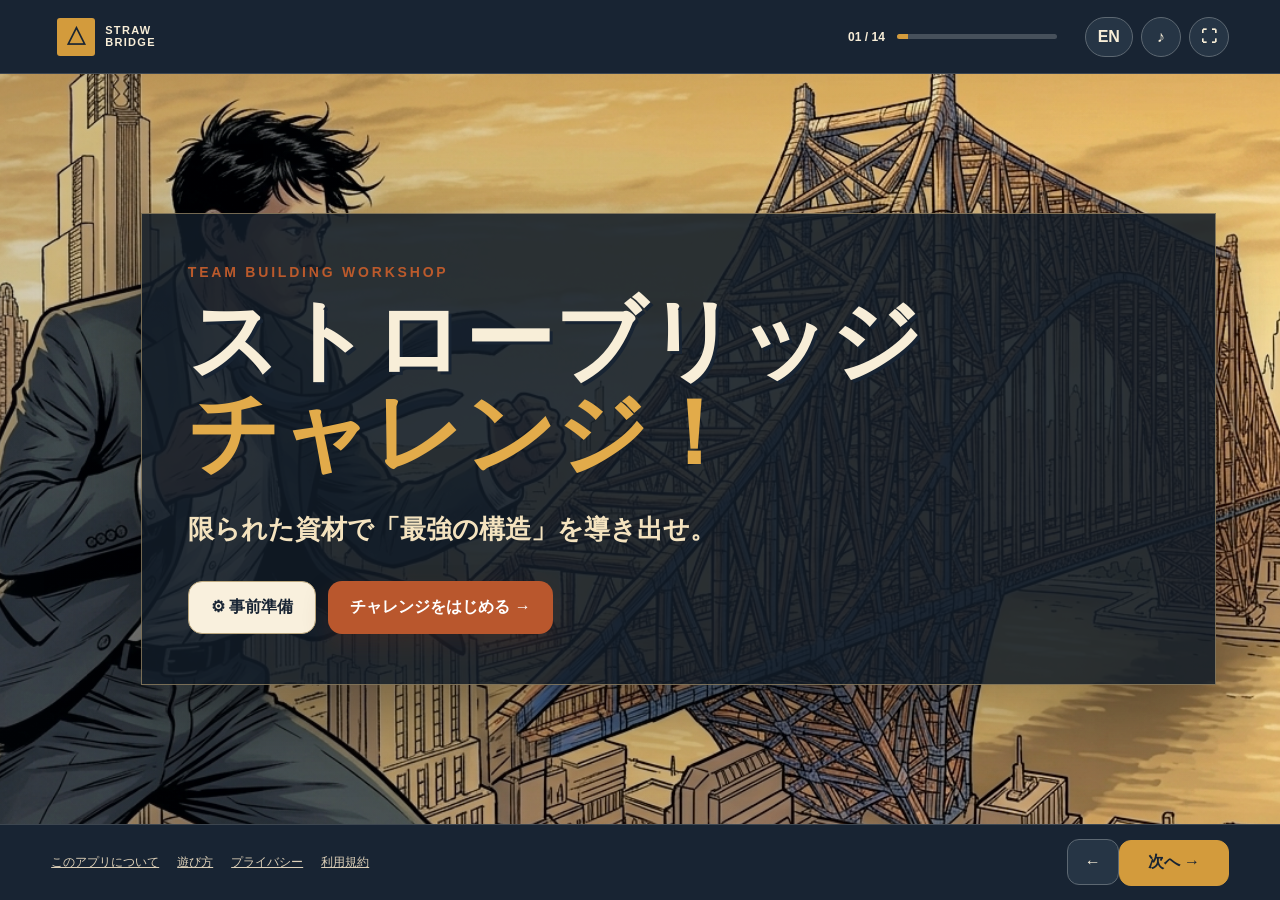
==== public/index.html @ 35978b84 "Add interactive team presentations and applause" ====
<!doctype html>
<html lang="ja">
<head>
  <meta charset="utf-8">
  <meta name="viewport" content="width=device-width,initial-scale=1,viewport-fit=cover">
  <meta name="description" content="ストローとテープで最強の橋をつくる、チームビルディング研修向け無料進行アプリ。">
  <meta name="robots" content="index,follow,max-image-preview:large">
  <title>ストローブリッジ・チャレンジ｜チームビルディング研修</title>
  <link rel="stylesheet" href="css/styles.css">
  <link rel="stylesheet" href="css/mobile-fixes.css">
  <link rel="stylesheet" href="css/straw-theme.css">
  <link rel="stylesheet" href="css/illustrations.css">
  <link rel="stylesheet" href="css/illustrations-layout.css">
  <link rel="stylesheet" href="css/timer-layout.css">
  <link rel="stylesheet" href="css/content-updates.css">
  <link rel="stylesheet" href="css/projector.css">
  <link rel="stylesheet" href="css/celebration.css">
</head>
<body>
  <header class="app-header">
    <button class="brand" id="homeBtn" type="button" aria-label="最初の画面へ"><span class="brand-mark">△</span><span>STRAW<br>BRIDGE</span></button>
    <div class="progress"><span id="progressLabel">01 / 13</span><i><b id="progressBar"></b></i></div>
    <div class="header-actions">
      <button id="langBtn" type="button">EN</button>
      <button id="soundBtn" type="button" aria-label="効果音">♪</button>
      <button id="fullscreenBtn" type="button" aria-label="全画面表示">⛶</button>
    </div>
  </header>

  <main id="deck">
    <section class="slide hero is-active" data-title="START">
      <div class="hero-copy">
        <p class="eyebrow">TEAM BUILDING WORKSHOP</p>
        <h1 data-ja="ストローブリッジ" data-en="Straw Bridge">ストローブリッジ</h1>
        <h2 data-ja="チャレンジ！" data-en="Challenge!">チャレンジ！</h2>
        <p class="hero-lead" data-ja="限られた資材で「最強の構造」を導き出せ。" data-en="Build the strongest structure with limited materials.">限られた資材で「最強の構造」を導き出せ。</p>
        <div class="hero-actions"><button class="ghost-btn" id="setupBtn" type="button">⚙ <span data-ja="事前準備" data-en="Setup">事前準備</span></button><button class="primary-btn" data-next type="button"><span data-ja="チャレンジをはじめる" data-en="Start challenge">チャレンジをはじめる</span> →</button></div>
      </div>
      <div class="hero-visual" role="img" aria-label="ストローで組み上げた大きな橋と挑戦者"></div>
    </section>

    <section class="slide" data-title="MISSION">
      <div class="split"><div><p class="eyebrow">TODAY'S MISSION</p><h2 data-ja="最も強い橋を、\nチームでつくる。" data-en="Build the strongest\nbridge together.">最も強い橋を、<br>チームでつくる。</h2><p class="lead" data-ja="ストローとテープだけで、20cmの間を自立して架ける橋を製作します。" data-en="Using only straws and tape, build a freestanding bridge across a 20 cm span.">ストローとテープだけで、20cmの間を自立して架ける橋を製作します。</p></div><div class="mission-card"><span>WIN CONDITION</span><strong data-ja="耐えた重量" data-en="Weight held">耐えた重量</strong><b>MAX</b><p data-ja="中央の容器におもりを入れ、最も重い重量に耐えたチームの勝利。" data-en="The team whose bridge holds the most weight wins.">中央の容器におもりを入れ、最も重い重量に耐えたチームの勝利。</p></div></div>
    </section>

    <section class="slide" data-title="TEAM">
      <div class="slide-heading"><div><p class="eyebrow">TEAM ASSIGNMENT</p><h2 data-ja="チームを確認しよう。" data-en="Meet your team.">チームを確認しよう。</h2><div class="team-shuffle-row"><button class="small-btn" id="shuffleBtn" type="button">↻ <span data-ja="メンバーを混ぜる" data-en="Shuffle members">メンバーを混ぜる</span></button></div></div></div>
      <div class="teams-grid" id="teamsGrid"></div>
    </section>

    <section class="slide" data-title="MATERIALS">
      <div class="slide-heading"><div><p class="eyebrow">MATERIAL CHECK</p><h2 data-ja="備品を確認しよう。" data-en="Check your materials.">備品を確認しよう。</h2></div><p data-ja="1チーム分です。すべて揃ったら次へ進みます。" data-en="Per team. Continue when every item is ready.">1チーム分です。すべて揃ったら次へ進みます。</p></div>
      <div class="materials" id="materials">
        <button type="button"><span>01</span><b data-ja="ストロー" data-en="Straws">ストロー</b><strong>30<small data-ja="本" data-en="">本</small></strong><i>✓</i></button>
        <button type="button"><span>02</span><b data-ja="セロハンテープ" data-en="Tape">セロハンテープ</b><strong>1<small data-ja="巻" data-en=" roll">巻</small></strong><i>✓</i></button>
        <button type="button"><span>03</span><b data-ja="ハサミ" data-en="Scissors">ハサミ</b><strong>2<small data-ja="丁" data-en="">丁</small></strong><i>✓</i></button>
        <button type="button"><span>04</span><b data-ja="メジャー" data-en="Measuring tape">メジャー</b><strong>1<small data-ja="個" data-en="">個</small></strong><i>✓</i></button>
        <button type="button"><span>05</span><b data-ja="S字フック・容器・おもり" data-en="Hook, container & weights">S字フック・容器・おもり</b><strong>1<small data-ja="式" data-en=" set">式</small></strong><i>✓</i></button>
      </div>
    </section>

    <section class="slide rule-slide" data-title="RULES">
      <div><p class="eyebrow">THREE RULES</p><h2 data-ja="守るのは、\n3つだけ。" data-en="Only three\nrules.">守るのは、<br><em>3つだけ。</em></h2></div>
      <ol class="rule-list"><li><span>01</span><div><b data-ja="20cmを自立して架ける" data-en="Span 20 cm unaided">20cmを自立して架ける</b><p data-ja="橋は台の上に載せるだけ。台へテープで固定しません。" data-en="The bridge rests on the supports. Do not tape it down.">橋は台の上に載せるだけ。台へテープで固定しません。</p></div></li><li><span>02</span><div><b data-ja="結合はテープだけ" data-en="Join with tape only">結合はテープだけ</b><p data-ja="ストローに切り込みを入れて噛み合わせることは禁止です。" data-en="Do not notch and interlock the straws.">ストローに切り込みを入れて噛み合わせることは禁止です。</p></div></li><li><span>03</span><div><b data-ja="中央に吊り下げ位置をつくる" data-en="Make a central loading point">中央に吊り下げ位置をつくる</b><p data-ja="S字フックを通す隙間または軸を必ず設けます。" data-en="Include a gap or axle for the S-hook at the center.">S字フックを通す隙間または軸を必ず設けます。</p></div></li></ol>
    </section>

    <section class="slide" data-title="TEAMWORK">
      <div class="slide-heading"><div><p class="eyebrow">TEAMWORK</p><h2 data-ja="強い橋は、\n強いチームから。" data-en="Strong bridges need\nstrong teams.">強い橋は、<br><em>強いチームから。</em></h2></div></div>
      <div class="principles"><article><span>01</span><h3 data-ja="役割を固定しない" data-en="Keep roles flexible">役割を固定しない</h3><p data-ja="手の空いた人が状況を見て助け合う。" data-en="Notice what is needed and help each other.">手の空いた人が状況を見て助け合う。</p></article><article><span>02</span><h3 data-ja="議論より、まず試す" data-en="Test before debating">議論より、まず試す</h3><p data-ja="小さく組んで触り、強さを確かめる。" data-en="Build a small piece and feel how it behaves.">小さく組んで触り、強さを確かめる。</p></article><article><span>03</span><h3 data-ja="立場を越えて話す" data-en="Speak as equals">立場を越えて話す</h3><p data-ja="年齢や役職にこだわらずアイデアを出す。" data-en="Share ideas beyond age and job title.">年齢や役職にこだわらずアイデアを出す。</p></article></div>
    </section>

    <section class="slide dark timer-slide" data-title="STRATEGY">
      <div><p class="eyebrow light">STRATEGY TIME</p><h2 data-ja="5分で、\n設計と役割を決める。" data-en="Plan and assign roles\nin five minutes.">5分で、<br><em>設計と役割を決める。</em></h2><ul><li data-ja="橋の形と荷重を受ける位置" data-en="Bridge shape and load path">橋の形と荷重を受ける位置</li><li data-ja="作る順番と役割分担" data-en="Build order and roles">作る順番と役割分担</li><li data-ja="最後の補強時間を確保" data-en="Reserve time for reinforcement">最後の補強時間を確保</li></ul></div><div class="timer-card" data-timer="strategy"><p>STRATEGY</p><strong class="timer-display">05:00</strong><div class="timer-track"><i></i></div><div><button data-reset-timer type="button" aria-label="タイマーをリセット">↺</button><button data-skip-timer type="button">＋30秒</button><button class="timer-toggle" type="button" data-ja="スタート" data-en="Start">スタート</button></div></div>
    </section>

    <section class="slide dark timer-slide build-timer-slide" data-title="BUILD">
      <div><p class="eyebrow light">BUILD TIME</p><h2 id="buildTitle" data-ja="製作開始。\n25分の真剣勝負。" data-en="Start building.\n25 minutes to win.">製作開始。<br><em>25分の真剣勝負。</em></h2></div><div class="build-timer-stack"><div class="timer-card accent" data-timer="build"><p>TIME REMAINING</p><strong class="timer-display">25:00</strong><div class="timer-track"><i></i></div><div><button data-reset-timer type="button" aria-label="タイマーをリセット">↺</button><button data-skip-timer type="button">＋30秒</button><button class="timer-toggle" type="button" data-ja="スタート" data-en="Start">スタート</button></div></div></div>
    </section>

    <section class="slide load-prep-slide" data-title="LOAD PREP">
      <div class="load-prep-card"><p class="eyebrow">BEFORE THE LOAD TEST</p><span class="load-prep-icon" aria-hidden="true">↓</span><h2>橋の中央に重りを入れる<br>容器を掛けてください。</h2><p>準備ができたら、橋から手を離してください。</p><strong>中央の容器以外は触れないでください</strong></div>
    </section>

    <section class="slide" data-title="MEASURE">
      <div class="slide-heading"><div><p class="eyebrow">LOAD TEST</p><h2 data-ja="強度を計測しよう。" data-en="Test every bridge.">強度を計測しよう。</h2></div><div class="measure-instructions"><p data-ja="中央の容器におもりを順に入れ、橋が耐えられた重りの数を報告してください。" data-en="Add weights to the center and report how many the bridge held.">中央の容器におもりを順に入れ、橋が耐えられた重りの数を報告してください。</p><strong>中央の容器以外は触れないでください</strong></div></div><div class="measure-grid" id="measureGrid"></div><button class="primary-btn results-btn" type="button" data-next><span data-ja="順位を見る" data-en="View results">順位を見る</span> →</button>
    </section>

    <section class="slide winner-slide" data-title="RESULTS">
      <p class="eyebrow light">RESULTS</p><h2><span id="winnerName">TEAM A</span><br><em data-ja="おめでとう！" data-en="Congratulations!">おめでとう！</em></h2><div class="podium" id="podium"></div>
    </section>

    <section class="slide" data-title="REFLECTION">
      <div class="split"><div><p class="eyebrow">REFLECTION / PDCA</p><h2 data-ja="つくった後が、\nいちばん大事。" data-en="Learning begins\nafter building.">つくった後が、<br><em>いちばん大事。</em></h2><p class="lead" data-ja="チームで振り返り、気づきを共有しましょう。" data-en="Reflect as a team and share what you learned.">チームで振り返り、気づきを共有しましょう。</p><div class="timer-card reflection-timer" data-timer="reflection"><p>REFLECTION</p><strong class="timer-display">05:00</strong><div class="timer-track"><i></i></div><div><button data-reset-timer type="button" aria-label="タイマーをリセット">↺</button><button data-skip-timer type="button">＋30秒</button><button class="timer-toggle" type="button">スタート</button></div></div></div><div class="questions"><p><span>01</span><b data-ja="短い時間で、どう意見をまとめた？" data-en="How did you make decisions quickly?">短い時間で、どう意見をまとめた？</b></p><p><span>02</span><b data-ja="途中の問題に、どう軌道修正した？" data-en="How did you respond to problems?">途中の問題に、どう軌道修正した？</b></p><p><span>03</span><b data-ja="次に試すなら、何を変える？" data-en="What would you change next time?">次に試すなら、何を変える？</b></p></div></div>
    </section>

    <section class="slide presentation-slide" data-title="PRESENTATION">
      <div class="presentation-intro"><p class="eyebrow">TEAM PRESENTATION</p><h2>各チームで<br><em>発表しよう。</em></h2><p class="lead">発表するチームを選択してください。</p><figure class="presentation-visual"><img src="images/straw_bridge_present.jpg" alt="完成したストローブリッジについてチームで発表する様子"></figure></div><div class="presentation-console"><div class="presentation-team-list" id="presentationTeamList" aria-label="発表チーム"></div><article class="presentation-members" id="presentationMembers" aria-live="polite"><p>発表チーム</p><h3 id="presentationTeamName">チームを選択</h3><ul id="presentationMemberList"></ul></article><button class="presentation-applause" id="presentationApplauseBtn" type="button"><span aria-hidden="true">👏</span> 拍手を送る</button></div><strong class="presentation-time">1チーム 1分</strong>
    </section>

    <section class="slide finish" data-title="FINISH"><div><p class="eyebrow">CHALLENGE COMPLETE</p><h2 data-ja="おつかれさまでした！" data-en="Great work!">おつかれさまでした！</h2><p data-ja="今日の気づきを、次のチーム活動へ。" data-en="Carry today's learning into your next team challenge.">今日の気づきを、次のチーム活動へ。</p><button class="ghost-btn" id="restartBtn" type="button"><span data-ja="最初に戻る" data-en="Back to start">最初に戻る</span> ↺</button></div></section>
  </main>

  <footer class="nav-bar"><nav><a href="about.html" data-ja="このアプリについて" data-en="About">このアプリについて</a><a href="how-to-play.html" data-ja="遊び方" data-en="How to use">遊び方</a><a href="privacy.html" data-ja="プライバシー" data-en="Privacy">プライバシー</a><a href="terms.html" data-ja="利用規約" data-en="Terms">利用規約</a></nav><div><button id="prevBtn" type="button">←</button><button id="nextBtn" type="button"><span data-ja="次へ" data-en="Next">次へ</span> →</button></div></footer>

  <dialog id="setupDialog"><form method="dialog"><header><div><p>BEFORE THE WORKSHOP</p><h2>事前準備</h2></div><button value="close" aria-label="事前準備を閉じる">×</button></header>
    <div class="setup-shell"><nav class="setup-nav" aria-label="事前準備メニュー"><button type="button" data-setup-tab="0" class="active"><span>01</span>ゲームの目的</button><button type="button" data-setup-tab="1"><span>02</span>ルールと進行</button><button type="button" data-setup-tab="2"><span>03</span>運営メンバー</button><button type="button" data-setup-tab="3"><span>04</span>会場の準備</button><button type="button" data-setup-tab="4"><span>05</span>配布物準備</button><button type="button" data-setup-tab="5"><span>06</span>運営からのお願い</button><button type="button" data-setup-tab="6"><span>07</span>チーム・参加者</button><button type="button" data-setup-tab="7"><span>08</span>ゲームの設定</button></nav>
      <div class="setup-content">
        <section class="setup-panel active"><p class="panel-code">01 / PURPOSE</p><h3>ゲームの目的</h3><p>限られた材料と時間の中で、チームで試行錯誤しながら、できるだけ強い自立式の橋をつくります。</p><div class="prep-cards"><article><b>協働</b><p>役割を決め、アイデアを共有しながら一つの成果をつくる。</p></article><article><b>試行錯誤</b><p>小さく試し、失敗から学び、制限時間内に改善する。</p></article><article><b>振り返り</b><p>結果だけでなく、チームの進め方と意思決定から学ぶ。</p></article></div></section>
        <section class="setup-panel"><p class="panel-code">02 / RULES &amp; FLOW</p><h3>ルール説明と進行方法</h3><div class="flow-list"><article><span>01</span><div><b>導入・チーム分け</b><p>目的を伝え、登録したチームで活動を始めます。</p></div></article><article><span>02</span><div><b>備品・ルール確認</b><p>資材を配り、3つの基本ルールを全員で確認します。</p></div></article><article><span>03</span><div><b>作戦と製作</b><p>作戦タイムの後、設定した時間で橋を製作します。</p></div></article><article><span>04</span><div><b>耐荷重テスト</b><p>中央へ少しずつ荷重をかけ、耐えた重量を記録します。</p></div></article><article><span>05</span><div><b>振り返り・共有</b><p>構造とチームワークの両面から学びを共有します。</p></div></article></div></section>
        <section class="setup-panel"><p class="panel-code">03 / STAFF</p><h3>運営メンバー</h3><div class="prep-cards"><article><b>進行役</b><p>画面を操作し、ルール説明とゲーム全体の進行を担当します。</p></article><article><b>計測担当</b><p>おもりを安全に追加し、各チームの耐荷重を記録します。</p></article><article><b>安全・撮影係</b><p>テスト中の安全を見守り、振り返り用の記録を残します。</p></article></div></section>
        <section class="setup-panel"><p class="panel-code">04 / VENUE</p><h3>会場の準備</h3><div class="check-list"><article><span>01</span><div><b>各机のチーム名表示</b><p>チームごとに独立した作業机を用意し、十分な間隔を空けます。</p></div></article><article><span>02</span><b>20cmの間隔を作れる同じ高さの台・机</b></article><article><span>03</span><b>床面保護シートと立入禁止ライン</b></article><article><span>04</span><b>撮影用カメラ</b></article><article><span>05</span><div><b>大型モニター または プロジェクター</b><p>参加者全員がこのアプリを見られる位置に設置します。</p></div></article></div></section>
        <section class="setup-panel"><p class="panel-code">05 / TEAM KITS</p><h3>各チームへの配布物準備</h3><p>チームごとに下記を用意してください。</p><div class="kit-grid"><article><span>ストロー</span><strong>30本</strong></article><article><span>セロハンテープ</span><strong>1巻</strong></article><article><span>ハサミ</span><strong>2丁</strong></article><article><span>メジャー</span><strong>1個</strong></article><article><span>S字フック・容器・おもり</span><strong>1式</strong></article></div><p>配りやすいよう、チームごとにトレーや袋へまとめてください。</p></section>
        <section class="setup-panel"><p class="panel-code">06 / A REQUEST FROM US</p><h3>運営からのお願い</h3><div class="prep-cards"><article><b>任意のご支援について</b><p>このアプリが役に立ちましたら、運営・改善へのご支援をご検討ください。利用条件ではありません。</p><a href="mailto:chueler@gmail.com?subject=ストローブリッジ支援について">SONA CRAFTへメール</a></article><article><b>活用事例をお寄せください</b><p>公開可能な実施写真や感想を、ぜひお送りください。</p><a href="mailto:chueler@gmail.com?subject=ストローブリッジ活用事例">活用事例をメールで送る</a></article></div></section>
        <section class="setup-panel"><p class="panel-code">07 / TEAMS &amp; MEMBERS</p><h3>チームと参加者の登録</h3><p>1チーム3～5名を基本としてください。参加者は1行に1名です。</p><div id="teamEditors"></div><div class="team-tools"><button class="small-btn" id="addTeamBtn" type="button">＋ チームを追加する</button><button class="small-btn" id="setupShuffleBtn" type="button">↻ 全参加者を再振り分け</button></div><p id="teamSummary" class="save-note"></p></section>
        <section class="setup-panel"><p class="panel-code">08 / GAME SETTINGS</p><h3>ゲームの設定</h3><div class="settings-grid"><label><span>作戦会議</span><input id="strategyMinutes" type="number" min="1" max="60"><small>分</small></label><label><span>製作時間</span><input id="buildMinutes" type="number" min="1" max="120"><small>分</small></label></div><div class="file-tools"><h4>ゲーム設定ファイル</h4><p>CSVにはゲーム設定、チーム名、各チームの参加者が保存されます。</p><div><button class="small-btn" id="exportSetupBtn" type="button">↓ CSVダウンロード</button><button class="small-btn" id="importSetupBtn" type="button">↑ CSVインポート</button><input id="importSetupFile" type="file" accept=".csv,text/csv" hidden></div></div></section>
        <p class="autosave-note">変更内容はこのブラウザに自動保存されます</p>
      </div></div>
    <footer><button class="small-btn" id="setupPrevBtn" type="button">← 戻る</button><span id="setupStep">01 / 08</span><button class="primary-btn" id="setupNextBtn" type="button">次へ →</button><button class="primary-btn" id="saveSetupBtn" value="close" hidden>準備完了</button></footer>
  </form></dialog>
  <div class="toast" id="toast" role="status"></div><div class="confetti" id="confetti" aria-hidden="true"></div>
  <script src="js/audio-startup-guard.js"></script>
  <script src="js/app.js"></script>
  <script src="js/audio-startup-restore.js"></script>
  <script src="js/app-enhancements.js"></script>
  <script src="js/timer-enhancements.js"></script>
  <script src="js/content-updates.js"></script>
  <script src="js/confetti-burst.js"></script>
  <script src="js/presentation.js"></script>
</body>
</html>
---- public/css/styles.css ----
:root{--ink:#17283a;--paper:#f6f2e9;--white:#fff;--orange:#ef573f;--yellow:#f6c64f;--teal:#117d78;--line:#d7d7cf;--shadow:0 22px 60px rgba(23,40,58,.14)}*{box-sizing:border-box}html,body{margin:0;min-height:100%;font-family:"Noto Sans JP",sans-serif;color:var(--ink);background:var(--paper)}body{overflow:hidden}button,input,textarea{font:inherit}button{cursor:pointer}.app-header{position:fixed;z-index:20;inset:0 0 auto;height:74px;padding:0 4vw;display:flex;align-items:center;gap:28px;background:#fff;border-bottom:1px solid #ddd}.brand{display:flex;align-items:center;gap:10px;border:0;background:none;text-align:left;font:800 11px/1.05 "DM Sans";letter-spacing:.12em;color:var(--ink)}.brand-mark{display:grid;place-items:center;width:38px;height:38px;border-radius:11px;background:var(--orange);color:#fff;font-size:22px}.progress{margin-left:auto;display:flex;align-items:center;gap:12px;font:700 12px "DM Sans"}.progress i{display:block;width:160px;height:5px;background:#e8e6df;border-radius:5px;overflow:hidden}.progress b{display:block;height:100%;width:7.7%;background:var(--orange);transition:.35s}.header-actions{display:flex;gap:8px}.header-actions button{width:40px;height:40px;border:1px solid #ccd1d2;border-radius:50%;background:#fff;color:var(--ink);font-weight:800}.header-actions button:first-child{width:48px;border-radius:20px}.slide{display:none;min-height:100vh;padding:110px 7vw 100px;align-items:center;animation:appear .35s ease}.slide.is-active{display:flex}.slide>div:first-child:not(.split):not(.slide-heading){width:100%}@keyframes appear{from{opacity:0;transform:translateY(10px)}}.eyebrow{font:700 12px "DM Sans";letter-spacing:.2em;color:var(--orange);margin:0 0 18px}.eyebrow.light{color:#ffd86b}h1,h2,h3,p{margin-top:0}h1{font-size:clamp(46px,7vw,98px);line-height:.95;margin:0;font-weight:900}h2{font-size:clamp(38px,5.6vw,76px);line-height:1.12;margin:0 0 28px;font-weight:900;white-space:normal}h2 em{color:var(--orange);font-style:normal}.lead{max-width:720px;font-size:clamp(17px,1.8vw,25px);line-height:1.85}.hero{background:linear-gradient(125deg,#f8f5ed 0 64%,#ef573f 64%);gap:4vw}.hero-copy{width:58%}.hero h2{color:var(--orange);font-size:clamp(48px,7vw,100px)}.hero-lead{font-size:clamp(17px,2vw,26px);font-weight:700}.hero-actions{display:flex;gap:12px;margin-top:34px}.primary-btn,.ghost-btn,.small-btn{border-radius:14px;padding:15px 22px;border:0;font-weight:800}.primary-btn{background:var(--orange);color:#fff;box-shadow:0 10px 24px rgba(239,87,63,.25)}.ghost-btn,.small-btn{background:#fff;border:1px solid #cdd1cf;color:var(--ink)}.bridge-art{position:relative;width:40%;height:380px}.bank{position:absolute;bottom:35px;width:22%;height:120px;background:#263b4d}.bank.left{left:0}.bank.right{right:0}.bridge-deck{position:absolute;left:8%;right:8%;bottom:145px;height:18px;background:#ffd36a;transform:rotate(-1deg)}.truss{position:absolute;bottom:158px;width:25%;height:90px;border:12px solid #fff;border-width:12px 12px 0;clip-path:polygon(50% 0,100% 100%,0 100%)}.t1{left:9%}.t2{left:29%}.t3{left:49%}.t4{left:69%}.weight{position:absolute;bottom:66px;left:calc(50% - 29px);width:58px;height:64px;background:#14283a;color:#fff;display:grid;place-items:center;font-weight:800;border-radius:4px}.weight:before{content:"";position:absolute;height:60px;width:2px;background:#14283a;bottom:62px}.split{width:100%;display:grid;grid-template-columns:1.05fr .95fr;gap:7vw;align-items:center}.mission-card{background:var(--ink);color:#fff;padding:50px;border-radius:28px;box-shadow:var(--shadow)}.mission-card span{font:700 12px "DM Sans";letter-spacing:.18em;color:#ffd36a}.mission-card strong,.mission-card b{display:block}.mission-card strong{font-size:24px;margin-top:30px}.mission-card b{font:700 clamp(70px,10vw,150px)/1 "DM Sans";color:var(--orange)}.mission-card p{font-size:18px;line-height:1.7}.slide-heading{width:100%;display:flex;justify-content:space-between;align-items:end;gap:30px;margin-bottom:34px}.slide-heading h2{margin:0}.slide-heading>p{max-width:520px;font-size:17px;line-height:1.7}.teams-grid,.measure-grid{width:100%;display:grid;grid-template-columns:repeat(auto-fit,minmax(220px,1fr));gap:18px}.team-card,.measure-card{background:#fff;border-radius:20px;padding:24px;border-top:7px solid var(--team);box-shadow:0 8px 25px rgba(23,40,58,.08)}.team-card header,.measure-card header{display:flex;justify-content:space-between;align-items:center}.team-card header b{font:800 34px "DM Sans";color:var(--team)}.team-card h3{font-size:20px}.team-card ul{padding-left:20px;line-height:1.9}.materials{width:100%;display:grid;grid-template-columns:repeat(5,1fr);gap:14px}.materials button{min-height:220px;padding:22px;border:2px solid transparent;border-radius:20px;background:#fff;color:var(--ink);display:flex;flex-direction:column;align-items:flex-start;gap:14px;text-align:left}.materials button span{font:700 12px "DM Sans";color:#999}.materials button b{font-size:18px}.materials button strong{margin-top:auto;font:800 46px "DM Sans"}.materials button small{font:700 14px "Noto Sans JP"}.materials button i{align-self:flex-end;width:34px;height:34px;border:2px solid #ccd1d2;border-radius:50%;display:grid;place-items:center;color:transparent}.materials button.checked{border-color:var(--teal);background:#eef9f5}.materials button.checked i{background:var(--teal);border-color:var(--teal);color:#fff}.rule-slide{justify-content:space-between;gap:6vw}.rule-slide>div{width:42%!important}.rule-list{width:54%;padding:0;margin:0;list-style:none}.rule-list li{display:grid;grid-template-columns:70px 1fr;gap:18px;padding:22px 0;border-bottom:1px solid var(--line)}.rule-list span{font:800 28px "DM Sans";color:var(--orange)}.rule-list b{font-size:21px}.rule-list p{margin:7px 0 0;line-height:1.7}.truss-demo{position:relative;height:330px;background:#173047;border-radius:28px;overflow:hidden}.truss-demo span{position:absolute;width:42%;height:10px;background:#ffd15c;left:8%;top:50%;transform-origin:right center}.truss-demo span:nth-child(1){transform:rotate(34deg)}.truss-demo span:nth-child(2){left:42%;transform:rotate(-34deg)}.truss-demo span:nth-child(3){left:42%;transform:rotate(34deg)}.truss-demo span:nth-child(4){left:76%;transform:rotate(-34deg)}.truss-demo span:nth-child(5){width:84%;transform:none;top:73%}.truss-demo span:nth-child(6){width:84%;transform:none;top:27%}.truss-demo b{position:absolute;left:45%;top:42%;color:#fff}.principles{width:100%;display:grid;grid-template-columns:repeat(3,1fr);gap:20px}.principles article{background:#fff;padding:32px;border-radius:22px;border-bottom:7px solid var(--orange)}.principles span{font:800 48px "DM Sans";color:#e6e2d9}.principles h3{font-size:22px}.principles p{line-height:1.7}.dark{background:var(--ink);color:#fff}.timer-slide{justify-content:space-between;gap:5vw}.timer-slide>div:first-child{width:52%!important}.timer-slide ul{font-size:18px;line-height:2}.timer-card{width:min(420px,42%);background:#fff;color:var(--ink);padding:38px;border-radius:28px;text-align:center}.timer-card.accent{background:var(--orange);color:#fff}.timer-card>p{font:700 13px "DM Sans";letter-spacing:.18em}.timer-display{display:block;font:700 clamp(72px,9vw,130px)/1 "DM Sans"}.timer-track{height:8px;background:rgba(127,127,127,.25);border-radius:8px;margin:28px 0;overflow:hidden}.timer-track i{display:block;width:100%;height:100%;background:var(--yellow)}.timer-card>div:last-child{display:flex;gap:10px}.timer-card button{flex:1;padding:14px;border:0;border-radius:12px;font-weight:800}.timer-toggle{background:var(--ink);color:#fff}.milestones p{display:flex;gap:15px;align-items:center}.milestones b{color:#ffd15c;font:800 24px "DM Sans"}.measure-card{text-align:center}.measure-card header{font-weight:800}.score-entry{display:flex;align-items:end;justify-content:center;margin-top:25px}.score-entry input{width:150px;border:0;border-bottom:3px solid var(--team);font:800 46px "DM Sans";text-align:center;color:var(--ink);outline:none}.score-entry span{font-weight:800;margin:0 0 8px 7px}.results-btn{display:block;margin:30px auto 0}.winner-slide{background:var(--orange);color:#fff;display:none;flex-direction:column;align-items:flex-start}.winner-slide.is-active{display:flex}.winner-slide h2 em{color:#ffd15c}.podium{width:100%;display:flex;gap:12px;align-items:flex-end}.podium article{flex:1;background:#fff;color:var(--ink);padding:22px;text-align:center;border-radius:18px 18px 0 0}.podium article:first-child{min-height:210px}.podium article strong{display:block;font:800 34px "DM Sans";color:var(--orange)}.questions p{display:grid;grid-template-columns:54px 1fr;gap:16px;padding:20px;background:#fff;border-radius:16px;box-shadow:0 8px 25px rgba(23,40,58,.07)}.questions span{font:800 26px "DM Sans";color:var(--orange)}.finish{justify-content:center;text-align:center;background:linear-gradient(135deg,#f7f3e8,#f7dccd)}.finish>div{width:auto!important}.nav-bar{position:fixed;z-index:20;bottom:0;left:0;right:0;height:76px;padding:0 4vw;display:flex;align-items:center;justify-content:space-between;background:#fff;border-top:1px solid #ddd}.nav-bar nav{display:flex;gap:18px}.nav-bar a{font-size:12px;color:#65717a}.nav-bar button{min-width:52px;height:46px;border:1px solid #ccd1d2;background:#fff;border-radius:12px;font-weight:800}.nav-bar #nextBtn{min-width:110px;background:var(--ink);color:#fff;border-color:var(--ink)}dialog{width:min(1000px,94vw);max-height:88vh;padding:0;border:0;border-radius:24px;box-shadow:var(--shadow)}dialog::backdrop{background:rgba(12,24,36,.72)}dialog form>header,dialog form>footer{padding:22px 28px;display:flex;align-items:center;justify-content:space-between;border-bottom:1px solid #ddd}dialog form>header p{font:700 11px "DM Sans";letter-spacing:.16em;color:var(--orange);margin:0}dialog form>header h2{font-size:30px;margin:3px 0}dialog form>header button{border:0;background:none;font-size:32px}.setup-body{padding:26px;display:grid;grid-template-columns:1.3fr .7fr;gap:34px;overflow:auto}.setup-body h3{font-size:22px}.team-editor{display:grid;grid-template-columns:170px 1fr 38px;gap:10px;margin:12px 0}.team-editor input,.team-editor textarea,.settings-grid input{width:100%;border:1px solid #ccd1d2;border-radius:10px;padding:11px}.team-editor textarea{resize:vertical}.team-editor button{border:0;background:#fee9e5;color:#b53427;border-radius:10px}.settings-grid{display:grid;gap:12px}.settings-grid label{display:grid;grid-template-columns:1fr 80px 35px;align-items:center;gap:8px}.save-note{font-size:13px;color:#69747b;margin-top:24px}.toast{position:fixed;z-index:50;left:50%;bottom:95px;transform:translate(-50%,20px);background:#111f2d;color:#fff;padding:13px 20px;border-radius:12px;opacity:0;pointer-events:none;transition:.25s}.toast.show{opacity:1;transform:translate(-50%,0)}.confetti{position:fixed;inset:0;z-index:60;pointer-events:none;overflow:hidden}.confetti i{position:absolute;top:-20px;width:11px;height:18px;animation:fall 1.7s ease-in forwards}@keyframes fall{to{transform:translate(var(--drift),105vh) rotate(760deg)}}@media(max-width:850px){body{overflow:auto}.app-header{height:62px;padding:0 14px}.progress i{display:none}.slide{min-height:100svh;padding:88px 20px 100px;align-items:flex-start}.hero{background:linear-gradient(160deg,#f8f5ed 0 72%,#ef573f 72%);flex-direction:column}.hero-copy{width:100%}.bridge-art{width:100%;height:230px}.split,.setup-body{grid-template-columns:1fr}.materials{grid-template-columns:repeat(2,1fr)}.materials button{min-height:150px}.rule-slide,.timer-slide{flex-direction:column}.rule-slide>div,.rule-list,.timer-slide>div:first-child,.timer-card{width:100%!important}.principles{grid-template-columns:1fr}.slide-heading{align-items:flex-start;flex-direction:column}.nav-bar nav{display:none}.teams-grid,.measure-grid{grid-template-columns:1fr 1fr}.team-editor{grid-template-columns:1fr 36px}.team-editor textarea{grid-column:1/-1}.header-actions button{width:36px;height:36px}.header-actions button:first-child{width:42px}h2{font-size:38px}.timer-display{font-size:72px}}@media(max-width:520px){.materials,.teams-grid,.measure-grid{grid-template-columns:1fr}.hero-actions{flex-direction:column}.podium{align-items:stretch;flex-direction:column}.podium article{width:100%;min-height:0!important;border-radius:14px}.brand span:last-child{display:none}}
---- public/css/mobile-fixes.css ----
html,
body {
  overflow-x: hidden;
}

@media (max-width: 520px) {
  .app-header {
    gap: 8px;
  }

  .hero-actions,
  .hero-actions button {
    width: 100%;
  }

  .hero-actions button {
    white-space: normal;
  }

  .bridge-art {
    max-width: 100%;
    overflow: hidden;
  }

  .header-actions #soundBtn,
  .header-actions #fullscreenBtn {
    display: none;
  }

  .progress {
    position: absolute;
    left: 50%;
    margin: 0;
    transform: translateX(-50%);
  }

  .header-actions {
    position: absolute;
    right: 14px;
    flex: 0 0 auto;
    margin: 0;
  }
}
---- public/css/straw-theme.css ----
:root{--ink:#182433;--paper:#f4ead4;--orange:#bb5a2c;--yellow:#e3ad4e;--teal:#355f67;--line:#cbb991;--shadow:0 24px 70px rgba(27,30,29,.2)}
html,body{background:#f4ead4;background-image:linear-gradient(rgba(75,55,32,.035) 1px,transparent 1px),linear-gradient(90deg,rgba(75,55,32,.035) 1px,transparent 1px);background-size:28px 28px}
.app-header,.nav-bar{background:#182433;color:#f8eed8;border-color:#3d4650}.brand{color:#f8eed8}.brand-mark{background:#d39b3c;color:#182433;border-radius:3px}.progress b{background:#d39b3c}.progress i{background:#46505b}.header-actions button,.nav-bar button{background:#263545;color:#f8eed8;border-color:#5d6872}.nav-bar a{color:#ddd0b8}.nav-bar #nextBtn{background:#d39b3c;color:#182433;border-color:#d39b3c}
.slide{background-color:rgba(244,234,212,.9)}.hero{padding:74px 0 76px;background:#182433;position:relative;overflow:hidden;gap:0}.hero-copy{position:relative;z-index:2;width:48%;margin-left:6vw;padding:50px 46px;background:rgba(18,28,39,.88);border:1px solid rgba(239,205,140,.45);box-shadow:0 28px 80px rgba(0,0,0,.38);color:#fff}.hero h1{color:#f8eed8;text-shadow:3px 3px 0 #182433}.hero h2{color:#e2ab4a}.hero-lead{color:#f4e3bf}.hero-visual{position:absolute!important;inset:0;width:100%!important;height:100%;background-image:linear-gradient(90deg,rgba(24,36,51,.2),rgba(24,36,51,0)),url('../images/straw_bridge_title.jpg');background-size:cover;background-position:center;filter:saturate(.9) contrast(1.04)}
.primary-btn{background:#b9572d;box-shadow:0 10px 25px rgba(99,44,22,.25)}.ghost-btn,.small-btn{background:#f9f0dd;border-color:#bba77e}.mission-card,.dark,.truss-demo{background:#1d2d3d}.team-card,.measure-card,.materials button,.principles article,.questions p{border-radius:4px;border-color:#c7b88e}.rule-list li{border-color:#c9b98f}.winner-slide{background:#a94c2b}.finish{background:linear-gradient(135deg,#f1dfb7,#d09a4b)}
dialog{width:min(1120px,96vw);height:min(820px,92vh);max-height:92vh;border-radius:8px;background:#f7eedc}dialog form{height:100%;display:grid;grid-template-rows:auto 1fr auto;overflow:hidden}dialog form>header{background:#182433;color:#fff;border:0;padding:18px 26px}dialog form>header h2{color:#f4dfb5}dialog form>header button{color:#fff}.setup-shell{display:grid;grid-template-columns:245px 1fr;min-height:0}.setup-nav{padding:16px 12px;background:#243547;overflow:auto}.setup-nav button{width:100%;display:flex;align-items:center;gap:12px;padding:13px 11px;border:0;border-left:3px solid transparent;background:transparent;color:#e8ddc7;text-align:left;font-weight:700}.setup-nav button span{font:800 11px "DM Sans";color:#d5a64d}.setup-nav button.active{background:#35485b;border-left-color:#e1ab4b;color:#fff}.setup-content{padding:30px 34px;overflow:auto}.setup-panel{display:none}.setup-panel.active{display:block}.setup-panel h3{font-size:30px;margin-bottom:18px}.panel-code{font:800 11px "DM Sans";letter-spacing:.16em;color:#a34e2c}.prep-cards{display:grid;grid-template-columns:repeat(3,1fr);gap:13px}.prep-cards article,.flow-list article,.check-list article,.kit-grid article,.file-tools{padding:17px;background:#fffaf0;border:1px solid #d7c8a7;border-radius:4px}.prep-cards b,.flow-list b,.check-list b{font-size:17px}.prep-cards p,.flow-list p,.check-list p{margin:7px 0 0;line-height:1.65}.flow-list,.check-list{display:grid;gap:9px}.flow-list article,.check-list article{display:grid;grid-template-columns:42px 1fr;gap:12px}.flow-list article>span,.check-list article>span{font:800 18px "DM Sans";color:#b3572f}.kit-grid{display:grid;grid-template-columns:repeat(2,1fr);gap:10px;margin:18px 0}.kit-grid article{display:flex;justify-content:space-between;gap:15px}.kit-grid strong{color:#a64d2a}.team-tools,.file-tools>div{display:flex;flex-wrap:wrap;gap:10px;margin-top:14px}.file-tools{margin-top:24px}.file-tools h4{margin:0 0 5px}.autosave-note{margin:26px 0 0;color:#796e5c;font-size:12px}.team-editor{grid-template-columns:160px 1fr 38px}.settings-grid{max-width:480px}.settings-grid label{padding:12px;background:#fffaf0;border:1px solid #d7c8a7}.setup-content a{color:#9d4829;font-weight:800}dialog form>footer{border-top:1px solid #cfbf9d;background:#efe1c7}#setupStep{font:800 12px "DM Sans";letter-spacing:.12em;margin-left:auto;margin-right:14px}
@media(max-width:850px){.hero{padding-top:62px}.hero-copy{width:86%;margin:8vh auto auto;padding:30px}.hero-visual{background-position:62% center;opacity:.72}.setup-shell{grid-template-columns:1fr}.setup-nav{display:flex;padding:8px;overflow-x:auto}.setup-nav button{min-width:155px}.setup-content{padding:22px}.prep-cards{grid-template-columns:1fr}.kit-grid{grid-template-columns:1fr}}
---- public/css/illustrations.css ----
/* Page-specific illustrations */
.slide[data-title="MISSION"],
.slide[data-title="MATERIALS"],
.slide[data-title="RULES"],
.slide[data-title="TEAMWORK"],
.slide[data-title="MEASURE"],
.slide[data-title="REFLECTION"]{position:relative;isolation:isolate;overflow:hidden}

.slide[data-title="MISSION"]::before,
.slide[data-title="MATERIALS"]::before,
.slide[data-title="RULES"]::before,
.slide[data-title="TEAMWORK"]::before,
.slide[data-title="MEASURE"]::before,
.slide[data-title="REFLECTION"]::before{content:"";position:absolute;z-index:-1;background-repeat:no-repeat;background-size:cover;background-position:center;border:1px solid rgba(121,91,48,.25);box-shadow:0 22px 55px rgba(32,37,39,.16)}

.slide[data-title="MISSION"]::before{inset:96px 3vw 92px 45%;background-image:linear-gradient(90deg,rgba(244,234,212,.35),rgba(255,255,255,.04)),url('../images/straw_bridge_mission.jpg')}
.slide[data-title="MISSION"] .split{grid-template-columns:.85fr .72fr;gap:8vw}.slide[data-title="MISSION"] .mission-card{background:rgba(24,36,51,.92);backdrop-filter:blur(3px);padding:38px}

.slide[data-title="MATERIALS"]::before{top:94px;right:3vw;width:38vw;height:36vh;background-image:url('../images/straw_bridge_materialcheck.jpg');background-position:55% 38%}
.slide[data-title="MATERIALS"] .slide-heading{padding-right:39vw}.slide[data-title="MATERIALS"] .materials{align-self:flex-end}.slide[data-title="MATERIALS"] .materials button{background:rgba(255,250,240,.96);box-shadow:0 10px 30px rgba(33,35,34,.12)}

.slide[data-title="RULES"]::before{inset:100px auto 90px 2.5vw;width:46vw;background-image:linear-gradient(180deg,rgba(255,255,255,.04),rgba(244,234,212,.22)),url('../images/straw_bridge_rules.jpg');background-position:center top}
.slide[data-title="RULES"]>div{align-self:flex-start;margin-top:3vh}.slide[data-title="RULES"] .rule-list{background:rgba(249,242,225,.95);padding:18px 28px;border:1px solid #cdbb94;box-shadow:0 18px 45px rgba(33,35,34,.14)}

.slide[data-title="TEAMWORK"]::before{top:92px;right:3vw;width:48vw;height:46vh;background-image:url('../images/straw_bridge_teamwork.jpg');background-position:center 22%}
.slide[data-title="TEAMWORK"] .slide-heading{padding-right:47vw;min-height:25vh;align-items:center}.slide[data-title="TEAMWORK"] .principles{align-self:flex-end}.slide[data-title="TEAMWORK"] .principles article{background:rgba(255,250,240,.97);box-shadow:0 10px 30px rgba(33,35,34,.1)}

.slide[data-title="MEASURE"]::before{top:92px;right:3vw;width:42vw;height:42vh;background-image:url('../images/straw_bridge_loadtest.jpg');background-position:center 44%}
.slide[data-title="MEASURE"] .slide-heading{padding-right:43vw;min-height:25vh}.slide[data-title="MEASURE"] .measure-card{background:rgba(255,250,240,.97)}

.slide[data-title="REFLECTION"]::before{inset:96px 3vw 92px 45%;background-image:linear-gradient(90deg,rgba(244,234,212,.2),rgba(255,255,255,.03)),url('../images/straw_bridge_pdca.jpg');background-position:center}
.slide[data-title="REFLECTION"] .split{grid-template-columns:.82fr .7fr;gap:10vw}.slide[data-title="REFLECTION"] .questions p{background:rgba(255,250,240,.94);backdrop-filter:blur(3px)}

@media(max-width:1000px){
  .slide[data-title="MATERIALS"]::before,.slide[data-title="TEAMWORK"]::before,.slide[data-title="MEASURE"]::before{opacity:.72}
  .slide[data-title="MATERIALS"] .slide-heading,.slide[data-title="TEAMWORK"] .slide-heading,.slide[data-title="MEASURE"] .slide-heading{padding-right:35vw}
}

@media(max-width:850px){
  .slide[data-title="MISSION"]::before,.slide[data-title="MATERIALS"]::before,.slide[data-title="RULES"]::before,.slide[data-title="TEAMWORK"]::before,.slide[data-title="MEASURE"]::before,.slide[data-title="REFLECTION"]::before{position:relative;display:block;inset:auto;width:100%;height:31vh;min-height:210px;margin:0 0 24px;order:-1;background-position:center;border-radius:4px;box-shadow:0 12px 32px rgba(33,35,34,.14)}
  .slide[data-title="MISSION"],.slide[data-title="MATERIALS"],.slide[data-title="RULES"],.slide[data-title="TEAMWORK"],.slide[data-title="MEASURE"],.slide[data-title="REFLECTION"]{display:none}
  .slide[data-title="MISSION"].is-active,.slide[data-title="MATERIALS"].is-active,.slide[data-title="RULES"].is-active,.slide[data-title="TEAMWORK"].is-active,.slide[data-title="MEASURE"].is-active,.slide[data-title="REFLECTION"].is-active{display:flex;flex-direction:column}
  .slide[data-title="MISSION"] .split,.slide[data-title="REFLECTION"] .split{grid-template-columns:1fr;gap:22px}
  .slide[data-title="MATERIALS"] .slide-heading,.slide[data-title="TEAMWORK"] .slide-heading,.slide[data-title="MEASURE"] .slide-heading{padding-right:0;min-height:0}
  .slide[data-title="RULES"]>div{margin-top:0}.slide[data-title="RULES"] .rule-list{padding:8px 18px}
}
---- public/css/illustrations-layout.css ----
/* Cohesive desktop layouts for slides with illustrations */
@media(min-width:851px){
  .slide[data-title="MISSION"],.slide[data-title="MATERIALS"],.slide[data-title="RULES"],.slide[data-title="TEAMWORK"],.slide[data-title="MEASURE"],.slide[data-title="REFLECTION"]{width:100%;max-width:2200px;margin:0 auto;padding:96px clamp(42px,5vw,110px) 88px;column-gap:clamp(28px,3vw,64px);row-gap:clamp(18px,2.2vh,30px);align-items:stretch}
  .slide[data-title="MISSION"].is-active,.slide[data-title="MATERIALS"].is-active,.slide[data-title="RULES"].is-active,.slide[data-title="TEAMWORK"].is-active,.slide[data-title="MEASURE"].is-active,.slide[data-title="REFLECTION"].is-active{display:grid}
  .slide[data-title="MISSION"]::before,.slide[data-title="MATERIALS"]::before,.slide[data-title="RULES"]::before,.slide[data-title="TEAMWORK"]::before,.slide[data-title="MEASURE"]::before,.slide[data-title="REFLECTION"]::before{position:static;inset:auto;width:auto;height:auto;min-height:0;align-self:stretch;border-radius:3px;background-size:cover;opacity:1}

  .slide[data-title="MISSION"]{grid-template-columns:minmax(420px,.82fr) minmax(580px,1.18fr);grid-template-rows:1fr;grid-template-areas:"mission-copy mission-art"}
  .slide[data-title="MISSION"]::before{grid-area:mission-art;background-position:center}.slide[data-title="MISSION"] .split{display:contents}.slide[data-title="MISSION"] .split>div:first-child{grid-area:mission-copy;align-self:center}.slide[data-title="MISSION"] .mission-card{grid-area:mission-art;z-index:1;width:min(72%,620px);align-self:end;justify-self:end;margin:0 24px 24px;padding:30px 34px}.slide[data-title="MISSION"] .mission-card b{font-size:clamp(64px,7vw,118px)}

  .slide[data-title="MATERIALS"]{grid-template-columns:minmax(440px,.82fr) minmax(600px,1.18fr);grid-template-rows:minmax(300px,1fr) auto;grid-template-areas:"materials-title materials-art" "materials-cards materials-cards"}
  .slide[data-title="MATERIALS"]::before{grid-area:materials-art;background-position:center 43%}.slide[data-title="MATERIALS"] .slide-heading{grid-area:materials-title;display:block;align-self:center;margin:0;padding:0;max-width:720px}.slide[data-title="MATERIALS"] .slide-heading h2{font-size:clamp(42px,4.2vw,76px);white-space:nowrap;margin-bottom:22px}.slide[data-title="MATERIALS"] .slide-heading>p{max-width:640px;font-size:18px}.slide[data-title="MATERIALS"] .materials{grid-area:materials-cards;align-self:stretch;grid-template-columns:repeat(5,minmax(190px,1fr));gap:clamp(12px,1.2vw,22px)}.slide[data-title="MATERIALS"] .materials button{min-height:178px;padding:18px 20px}.slide[data-title="MATERIALS"] .materials button strong{font-size:40px}

  .slide[data-title="RULES"]{grid-template-columns:minmax(540px,1fr) minmax(560px,.94fr);grid-template-rows:1fr;grid-template-areas:"rules-art rules-list"}
  .slide[data-title="RULES"]::before{grid-area:rules-art;background-position:center top}.slide[data-title="RULES"]>div{grid-area:rules-art;z-index:1;align-self:start;width:auto!important;margin:38px 0 0 40px;max-width:420px}.slide[data-title="RULES"] .rule-list{grid-area:rules-list;width:100%;align-self:center;padding:14px 30px}.slide[data-title="RULES"] .rule-list li{grid-template-columns:62px 1fr;padding:20px 0}

  .slide[data-title="TEAMWORK"]{grid-template-columns:minmax(430px,.78fr) minmax(620px,1.22fr);grid-template-rows:minmax(300px,1fr) auto;grid-template-areas:"teamwork-title teamwork-art" "teamwork-cards teamwork-cards"}
  .slide[data-title="TEAMWORK"]::before{grid-area:teamwork-art;background-position:center 24%}.slide[data-title="TEAMWORK"] .slide-heading{grid-area:teamwork-title;align-self:center;display:block;min-height:0;margin:0;padding:0}.slide[data-title="TEAMWORK"] .principles{grid-area:teamwork-cards;align-self:stretch;gap:clamp(14px,1.5vw,26px)}.slide[data-title="TEAMWORK"] .principles article{padding:24px 28px}

  .slide[data-title="MEASURE"]{grid-template-columns:minmax(460px,.82fr) minmax(600px,1.18fr);grid-template-rows:minmax(300px,1fr) auto auto;grid-template-areas:"measure-title measure-art" "measure-cards measure-cards" "measure-button measure-button"}
  .slide[data-title="MEASURE"]::before{grid-area:measure-art;background-position:center 43%}.slide[data-title="MEASURE"] .slide-heading{grid-area:measure-title;align-self:center;display:block;min-height:0;margin:0;padding:0}.slide[data-title="MEASURE"] .measure-grid{grid-area:measure-cards;grid-template-columns:repeat(auto-fit,minmax(260px,1fr));gap:18px}.slide[data-title="MEASURE"] .results-btn{grid-area:measure-button;margin:0 auto}

  .slide[data-title="REFLECTION"]{grid-template-columns:minmax(440px,.82fr) minmax(620px,1.18fr);grid-template-rows:1fr;grid-template-areas:"reflection-copy reflection-art"}
  .slide[data-title="REFLECTION"]::before{grid-area:reflection-art;background-position:center}.slide[data-title="REFLECTION"] .split{display:contents}.slide[data-title="REFLECTION"] .split>div:first-child{grid-area:reflection-copy;align-self:center}.slide[data-title="REFLECTION"] .questions{grid-area:reflection-art;z-index:1;width:min(66%,620px);align-self:end;justify-self:end;margin:0 22px 20px}.slide[data-title="REFLECTION"] .questions p{padding:16px 18px;margin:10px 0}
}

@media(min-width:851px) and (max-width:1250px){
  .slide[data-title="MISSION"],.slide[data-title="MATERIALS"],.slide[data-title="TEAMWORK"],.slide[data-title="MEASURE"],.slide[data-title="REFLECTION"]{grid-template-columns:minmax(340px,.9fr) minmax(430px,1.1fr)}
  .slide[data-title="MATERIALS"] .slide-heading h2{white-space:normal}
  .slide[data-title="MATERIALS"] .materials{grid-template-columns:repeat(5,minmax(130px,1fr))}.slide[data-title="MATERIALS"] .materials button{padding:15px;min-height:165px}.slide[data-title="MATERIALS"] .materials button b{font-size:15px}
  .slide[data-title="RULES"]{grid-template-columns:1fr 1fr}
}

@media(max-width:850px){
  .slide[data-title="MATERIALS"] .slide-heading h2{font-size:clamp(36px,11vw,50px);line-height:1.12}.slide[data-title="MATERIALS"] .materials button{min-height:140px}
}
---- public/css/timer-layout.css ----
.timer-slide{gap:clamp(36px,5vw,92px)}.timer-card{width:min(560px,48%);padding:38px 42px}.timer-display{font-size:clamp(70px,8.4vw,126px);letter-spacing:-.055em;white-space:nowrap}.timer-card>div:last-child{gap:10px}.timer-card button{min-width:0}.timer-card [data-reset-timer]{flex:.65}.timer-card [data-skip-timer]{flex:1.1;background:#eef0f2;color:#17283a}.timer-card .timer-toggle{flex:1.35}
.build-timer-stack{width:min(620px,51%);display:flex;flex-direction:column;gap:16px}.build-timer-stack .timer-card{width:100%}.timer-guidance{min-height:112px;padding:20px 24px;border:1px solid rgba(255,255,255,.22);background:rgba(255,255,255,.09);display:flex;flex-direction:column;justify-content:center;gap:7px}.timer-guidance span{font:700 11px "DM Sans";letter-spacing:.16em;color:#ffd36a}.timer-guidance strong{font-size:clamp(16px,1.35vw,22px);line-height:1.55}.timer-guidance[data-level="notice"]{border-left:6px solid #f6c64f}.timer-guidance[data-level="important"]{border-left:6px solid #ef8f3c}.timer-guidance[data-level="urgent"]{border-left:6px solid #ef573f;background:rgba(239,87,63,.15)}
@media(max-width:1100px) and (min-width:851px){.timer-card{width:min(520px,52%);padding:32px}.build-timer-stack{width:min(560px,54%)}.timer-display{font-size:clamp(66px,8vw,98px)}}
@media(max-width:850px){.timer-card,.build-timer-stack{width:100%}.timer-card{padding:28px 22px}.timer-display{font-size:clamp(62px,20vw,92px)}.timer-card>div:last-child{flex-wrap:wrap}.timer-card [data-reset-timer]{flex:.6}.timer-card [data-skip-timer]{flex:1}.timer-card .timer-toggle{flex:1.2}.timer-guidance{min-height:100px}}
---- public/css/content-updates.css ----
.team-shuffle-row{width:100%;display:flex;justify-content:center;margin-top:24px}.team-shuffle-row .small-btn{min-width:220px}html,body,button,input,textarea{font-family:"Yu Gothic UI","Yu Gothic","Hiragino Kaku Gothic ProN","Meiryo",sans-serif}.eyebrow,.progress,.brand,.timer-display,.team-card header b,.measure-card header b{font-family:"Segoe UI","Arial",sans-serif}
.load-prep-slide{justify-content:center;text-align:center;background:radial-gradient(circle at 50% 44%,#fffaf0 0,#f4ead4 64%)}.load-prep-card{width:min(980px,90vw)!important;padding:clamp(32px,5vw,70px);border:1px solid #cdbb94;background:rgba(255,250,240,.94);box-shadow:0 22px 60px rgba(31,38,42,.14)}.load-prep-card .eyebrow{margin-bottom:10px}.load-prep-icon{display:grid;place-items:center;width:64px;height:64px;margin:0 auto 18px;border-radius:50%;background:#182433;color:#f6c64f;font-size:34px;font-weight:900}.load-prep-card h2{font-size:clamp(38px,5vw,72px);margin-bottom:18px}.load-prep-card>p:not(.eyebrow){font-size:clamp(17px,1.6vw,23px)}.load-prep-card>strong,.measure-instructions strong{display:inline-block;padding:10px 16px;background:#a9442b;color:#fff;font-size:clamp(15px,1.25vw,19px)}
.measure-instructions{max-width:600px}.measure-instructions p{font-size:17px;line-height:1.7;margin-bottom:12px}.slide[data-title="MEASURE"] .slide-heading>p{max-width:none}
#buildTitle[data-level="notice"] em{color:#f6c64f}#buildTitle[data-level="important"] em{color:#ef8f3c}#buildTitle[data-level="urgent"] em{color:#ff7057}
@media(max-width:850px){.team-shuffle-row{margin-top:16px}.load-prep-card{padding:28px 20px}.load-prep-card h2 br{display:none}.measure-instructions{max-width:none}}
---- public/css/projector.css ----
/* Projector-first readability */
@media(min-width:851px){
  .slide{padding-left:clamp(46px,5vw,110px);padding-right:clamp(46px,5vw,110px)}
  .eyebrow{font-size:14px}.lead{font-size:clamp(21px,1.7vw,30px)}

  .slide[data-title="TEAM"]{align-content:center}.slide[data-title="TEAM"] .slide-heading{margin-bottom:26px}.slide[data-title="TEAM"] .slide-heading h2{font-size:clamp(48px,4.4vw,78px)}
  .team-shuffle-row{justify-content:flex-start;margin-top:18px}.team-shuffle-row .small-btn{min-width:260px;padding:16px 26px;font-size:18px}
  .teams-grid{grid-template-columns:repeat(auto-fit,minmax(280px,1fr));gap:22px}.team-card{padding:26px 28px}.team-card header b{font-size:42px}.team-card header span{font-size:15px;font-weight:800}.team-card h3{font-size:28px;margin:18px 0 10px}.team-card ul{font-size:21px;line-height:1.75;margin-bottom:0}

  .slide[data-title="MATERIALS"]{grid-template-columns:minmax(480px,.86fr) minmax(600px,1.14fr)}.slide[data-title="MATERIALS"] .materials{grid-template-columns:repeat(5,minmax(205px,1fr))}.slide[data-title="MATERIALS"] .materials button{min-height:210px;padding:22px 24px}.slide[data-title="MATERIALS"] .materials button span{font-size:14px}.slide[data-title="MATERIALS"] .materials button b{font-size:22px;line-height:1.4}.slide[data-title="MATERIALS"] .materials button strong{font-size:52px}.slide[data-title="MATERIALS"] .materials button small{font-size:17px}

  .slide[data-title="RULES"]{grid-template-columns:minmax(380px,.65fr) minmax(700px,1.35fr);grid-template-rows:auto 1fr;grid-template-areas:"rules-title rules-list" "rules-art rules-list";column-gap:clamp(34px,4vw,74px)}
  .slide[data-title="RULES"]>div{grid-area:rules-title;align-self:start;margin:0;width:100%!important;max-width:none}.slide[data-title="RULES"]::before{grid-area:rules-art;width:82%;justify-self:center;background-size:contain;background-repeat:no-repeat;background-position:center top;border:0;box-shadow:none}.slide[data-title="RULES"] .rule-list{font-size:20px;padding:18px 34px}.slide[data-title="RULES"] .rule-list li{grid-template-columns:72px 1fr;gap:20px;padding:25px 0}.slide[data-title="RULES"] .rule-list span{font-size:34px}.slide[data-title="RULES"] .rule-list b{font-size:26px}.slide[data-title="RULES"] .rule-list p{font-size:19px;line-height:1.65;margin-top:9px}

  .mission-card strong{font-size:28px}.mission-card p{font-size:21px}.principles article{padding:28px 32px}.principles span{font-size:54px}.principles h3{font-size:28px}.principles p{font-size:20px;line-height:1.7}.timer-slide ul{font-size:22px;line-height:2.05}
  .measure-card{padding:26px}.measure-card header{font-size:21px}.score-entry input{font-size:54px}.score-entry span{font-size:21px}.measure-instructions p{font-size:21px}.measure-instructions strong{font-size:19px}
  .questions p{grid-template-columns:64px 1fr;padding:24px}.questions span{font-size:32px}.questions b{font-size:21px;line-height:1.55}.podium article span{font-size:15px}.podium article h3{font-size:25px}.podium article strong{font-size:40px}
}

@media(min-width:851px) and (max-width:1300px){
  .teams-grid{grid-template-columns:repeat(2,1fr)}.team-card ul{font-size:18px}
  .slide[data-title="MATERIALS"] .materials{grid-template-columns:repeat(5,minmax(140px,1fr))}.slide[data-title="MATERIALS"] .materials button{padding:17px}.slide[data-title="MATERIALS"] .materials button b{font-size:18px}
  .slide[data-title="RULES"]{grid-template-columns:.72fr 1.28fr}.slide[data-title="RULES"] .rule-list b{font-size:22px}.slide[data-title="RULES"] .rule-list p{font-size:17px}
}

@media(max-width:850px){
  .team-shuffle-row{justify-content:flex-start}.team-card h3{font-size:24px}.team-card ul{font-size:18px}.materials button b{font-size:20px}.materials button strong{font-size:48px}.rule-list b{font-size:21px}.rule-list p,.principles p,.questions b{font-size:17px}
}
---- public/css/celebration.css ----
/* Rules balance */
@media(min-width:851px){
  .slide[data-title="RULES"]{grid-template-columns:minmax(500px,.9fr) minmax(620px,1.1fr);column-gap:clamp(24px,2.5vw,48px)}
  .slide[data-title="RULES"]::before{width:100%;background-size:contain;background-position:center top}
  .slide[data-title="RULES"] .rule-list{max-width:900px;justify-self:start;padding-left:28px;padding-right:28px}
}

/* Podium */
.winner-slide{align-items:center!important;text-align:center;overflow:hidden}.winner-slide>.eyebrow,.winner-slide>h2{align-self:flex-start;text-align:left}.podium{max-width:1260px;margin:10px auto 0;justify-content:center;gap:20px;perspective:900px}.podium article{position:relative;flex:0 1 360px;display:flex;flex-direction:column;justify-content:flex-start;min-height:230px!important;padding:62px 24px 28px;border:0!important;border-radius:18px 18px 4px 4px;box-shadow:0 22px 45px rgba(69,25,15,.25);overflow:visible;animation:podium-rise .7s cubic-bezier(.2,.8,.2,1) both}.podium article::before{position:absolute;top:-42px;left:50%;transform:translateX(-50%);display:grid;place-items:center;width:82px;height:82px;border-radius:50%;font:900 34px "Segoe UI",sans-serif;color:#fff;border:6px solid rgba(255,255,255,.9);box-shadow:0 8px 22px rgba(0,0,0,.22)}.podium article:nth-child(1){order:2;min-height:320px!important;background:linear-gradient(145deg,#fff8d4,#f3c850);transform:translateY(-20px);animation-delay:.12s}.podium article:nth-child(1)::before{content:"1";background:linear-gradient(145deg,#ffe889,#c99316)}.podium article:nth-child(2){order:1;min-height:255px!important;background:linear-gradient(145deg,#fff,#cfd7df);animation-delay:.24s}.podium article:nth-child(2)::before{content:"2";background:linear-gradient(145deg,#eef3f7,#8794a0)}.podium article:nth-child(3){order:3;min-height:225px!important;background:linear-gradient(145deg,#fff0e3,#c98754);animation-delay:.36s}.podium article:nth-child(3)::before{content:"3";background:linear-gradient(145deg,#dca06e,#8f512c)}.podium article>span{font-weight:900;letter-spacing:.14em}.podium article h3{font-size:clamp(26px,2.3vw,38px);margin:20px 0 12px}.podium article strong{font-size:clamp(38px,3.4vw,58px)}@keyframes podium-rise{from{opacity:0;translate:0 130px;rotate:x 12deg}to{opacity:1;translate:0 0;rotate:x 0}}

/* Smooth, delayed celebration burst */
.confetti i,.confetti .burst-ring{display:none!important}.celebration-canvas{position:fixed;inset:0;z-index:80;pointer-events:none}

/* Reflection timer and presentation */
.reflection-timer{width:min(520px,100%);margin-top:24px;padding:22px 28px;background:rgba(255,250,240,.96);border:1px solid #cdbb94}.reflection-timer .timer-display{font-size:clamp(58px,6vw,88px)}.reflection-timer .timer-track{margin:18px 0}.reflection-timer>div:last-child{display:flex}
.presentation-slide{display:none;grid-template-columns:minmax(430px,.86fr) minmax(600px,1.14fr);gap:clamp(28px,4vw,72px);align-items:center;background:linear-gradient(135deg,#f4ead4,#fff9ec)}.presentation-slide.is-active{display:grid}.presentation-intro{width:auto!important}.presentation-slide h2 em{color:#b9572d}.presentation-visual{width:min(620px,100%);height:clamp(190px,24vh,280px);margin:24px 0 0;overflow:hidden;border:8px solid rgba(255,255,255,.85);box-shadow:0 16px 38px rgba(31,38,42,.18)}.presentation-visual img{width:100%;height:100%;display:block;object-fit:cover;object-position:center}.presentation-console{display:grid;grid-template-rows:auto 1fr auto;gap:20px;min-height:min(590px,65vh)}.presentation-team-list{display:grid;grid-template-columns:repeat(2,minmax(0,1fr));gap:12px}.presentation-team-list button{min-height:66px;padding:12px 18px;border:2px solid #c9b994;background:#fffaf0;color:#182433;font:800 clamp(20px,1.65vw,28px) "Segoe UI",sans-serif;text-align:left;cursor:pointer;transition:.18s ease}.presentation-team-list button:hover,.presentation-team-list button:focus-visible{border-color:#b9572d;transform:translateY(-2px)}.presentation-team-list button.is-selected{border-color:#b9572d;background:#182433;color:#fff;box-shadow:0 9px 20px rgba(24,36,51,.2)}.presentation-members{padding:clamp(24px,3vh,38px);background:#fffaf0;border-left:9px solid #b9572d;box-shadow:0 14px 34px rgba(31,38,42,.12)}.presentation-members>p{margin:0 0 8px;color:#b9572d;font-size:17px;font-weight:900;letter-spacing:.15em}.presentation-members h3{margin:0 0 20px;font-size:clamp(34px,3vw,52px)}.presentation-members ul{display:grid;grid-template-columns:repeat(2,minmax(0,1fr));gap:12px 28px;margin:0;padding:0;list-style:none}.presentation-members li{position:relative;padding-left:24px;font-size:clamp(22px,1.8vw,30px);font-weight:750;line-height:1.45}.presentation-members li::before{content:"";position:absolute;left:0;top:.58em;width:10px;height:10px;border-radius:50%;background:#e2a336}.presentation-applause{min-height:72px;border:0;border-radius:8px;background:#b9572d;color:#fff;font:900 clamp(22px,2vw,30px) "Segoe UI",sans-serif;box-shadow:0 10px 24px rgba(185,87,45,.28);cursor:pointer}.presentation-applause:hover,.presentation-applause:focus-visible{background:#984321;transform:translateY(-2px)}.presentation-applause span{margin-right:10px;font-size:1.2em}.presentation-time{position:absolute;right:7vw;bottom:88px;padding:10px 20px;background:#182433;color:#f6c64f;font-size:19px}
@media(max-width:850px){.podium{flex-direction:column;align-items:stretch;padding-top:38px}.podium article{order:initial!important;min-height:150px!important;transform:none!important}.reflection-timer{padding:20px}.presentation-slide.is-active{display:flex;flex-direction:column}.presentation-visual{height:220px}.presentation-console{width:100%;min-height:0}.presentation-team-list{grid-template-columns:1fr}.presentation-members ul{grid-template-columns:1fr}.presentation-time{position:static;align-self:center}.slide[data-title="RULES"]::before{background-size:contain}}
@media(prefers-reduced-motion:reduce){.podium article{animation-duration:.01ms!important}}
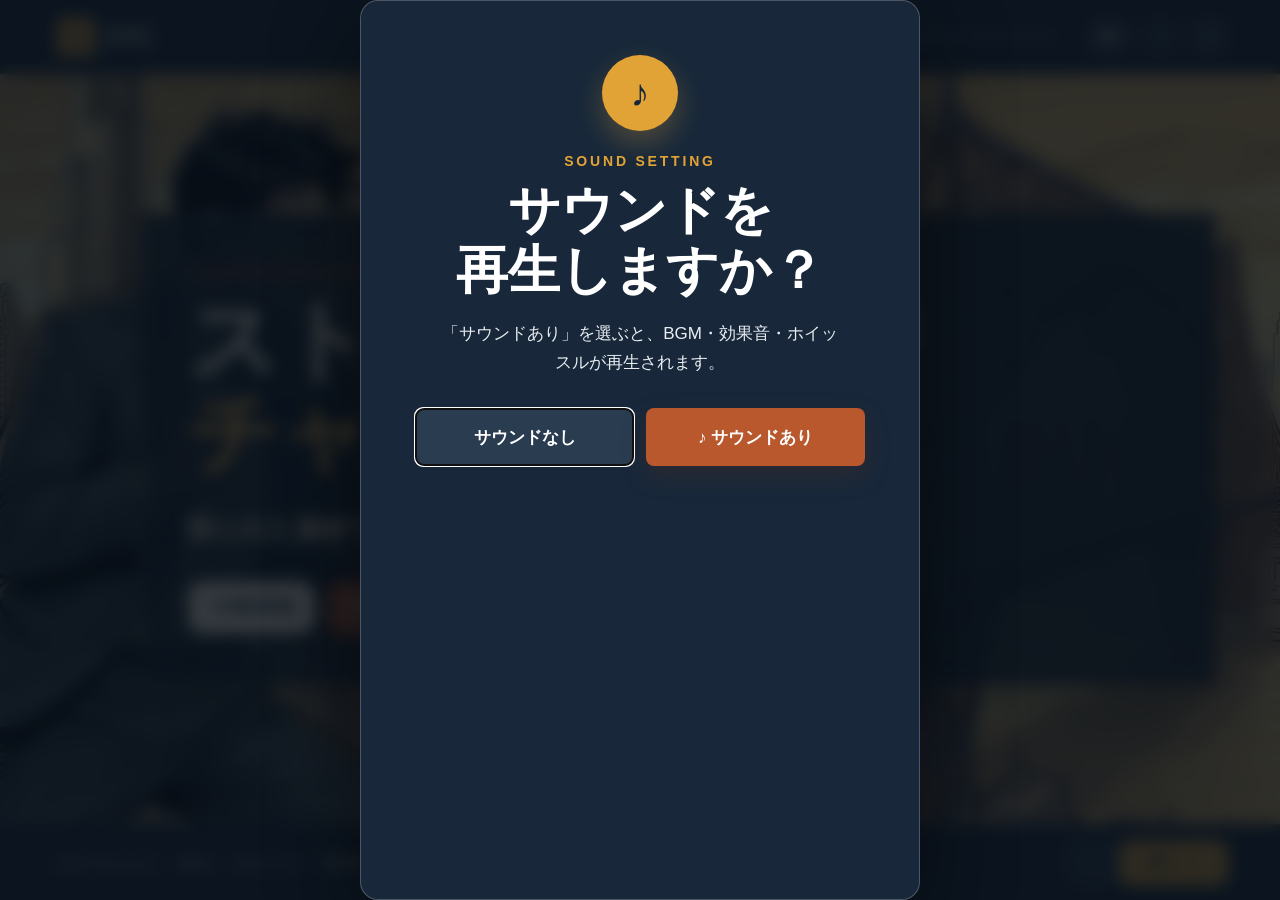
==== commit 8b9aaea7: "Add startup sound preference dialog" ====
--- a/public/index.html
+++ b/public/index.html
@@ -90,11 +90,11 @@
     </section>
 
     <section class="slide" data-title="REFLECTION">
-      <div class="split"><div><p class="eyebrow">REFLECTION / PDCA</p><h2 data-ja="つくった後が、\nいちばん大事。" data-en="Learning begins\nafter building.">つくった後が、<br><em>いちばん大事。</em></h2><p class="lead" data-ja="チームで振り返り、気づきを共有しましょう。" data-en="Reflect as a team and share what you learned.">チームで振り返り、気づきを共有しましょう。</p><div class="timer-card reflection-timer" data-timer="reflection"><p>REFLECTION</p><strong class="timer-display">05:00</strong><div class="timer-track"><i></i></div><div><button data-reset-timer type="button" aria-label="タイマーをリセット">↺</button><button data-skip-timer type="button">＋30秒</button><button class="timer-toggle" type="button">スタート</button></div></div></div><div class="questions"><p><span>01</span><b data-ja="短い時間で、どう意見をまとめた？" data-en="How did you make decisions quickly?">短い時間で、どう意見をまとめた？</b></p><p><span>02</span><b data-ja="途中の問題に、どう軌道修正した？" data-en="How did you respond to problems?">途中の問題に、どう軌道修正した？</b></p><p><span>03</span><b data-ja="次に試すなら、何を変える？" data-en="What would you change next time?">次に試すなら、何を変える？</b></p></div></div>
+      <div class="split"><div><p class="eyebrow">REFLECTION / PDCA</p><h2 data-ja="つくった後が、\nいちばん大事。" data-en="Learning begins\nafter building.">つくった後が、<br><em>いちばん大事。</em></h2><p class="lead" data-ja="チームで振り返り、気づきを共有しましょう。" data-en="Reflect as a team and share what you learned.">チームで振り返り、気づきを共有しましょう。</p><p class="reflection-prompt">発表内容と発表者をきめてください。</p><div class="timer-card reflection-timer" data-timer="reflection"><p>REFLECTION</p><strong class="timer-display">05:00</strong><div class="timer-track"><i></i></div><div><button data-reset-timer type="button" aria-label="タイマーをリセット">↺</button><button data-skip-timer type="button">＋30秒</button><button class="timer-toggle" type="button">スタート</button></div></div></div><div class="questions"><p><span>01</span><b data-ja="短い時間で、どう意見をまとめた？" data-en="How did you make decisions quickly?">短い時間で、どう意見をまとめた？</b></p><p><span>02</span><b data-ja="途中の問題に、どう軌道修正した？" data-en="How did you respond to problems?">途中の問題に、どう軌道修正した？</b></p><p><span>03</span><b data-ja="次に試すなら、何を変える？" data-en="What would you change next time?">次に試すなら、何を変える？</b></p></div></div>
     </section>
 
     <section class="slide presentation-slide" data-title="PRESENTATION">
-      <div class="presentation-intro"><p class="eyebrow">TEAM PRESENTATION</p><h2>各チームで<br><em>発表しよう。</em></h2><p class="lead">発表するチームを選択してください。</p><figure class="presentation-visual"><img src="images/straw_bridge_present.jpg" alt="完成したストローブリッジについてチームで発表する様子"></figure></div><div class="presentation-console"><div class="presentation-team-list" id="presentationTeamList" aria-label="発表チーム"></div><article class="presentation-members" id="presentationMembers" aria-live="polite"><p>発表チーム</p><h3 id="presentationTeamName">チームを選択</h3><ul id="presentationMemberList"></ul></article><button class="presentation-applause" id="presentationApplauseBtn" type="button"><span aria-hidden="true">👏</span> 拍手を送る</button></div><strong class="presentation-time">1チーム 1分</strong>
+      <div class="presentation-intro"><p class="eyebrow">TEAM PRESENTATION</p><h2>各チームで<br><em>発表しよう。</em></h2><p class="lead">発表するチームを選択してください。</p><figure class="presentation-visual"><img src="images/straw_bridge_present.jpg" alt="完成したストローブリッジについてチームで発表する様子"></figure></div><div class="presentation-console"><div class="presentation-team-list" id="presentationTeamList" aria-label="発表チーム"></div><article class="presentation-members" id="presentationMembers" aria-live="polite"><p>発表チーム</p><h3 id="presentationTeamName">チームを選択</h3><ul id="presentationMemberList"></ul></article><div class="timer-card presentation-timer" data-timer="presentation"><p>PRESENTATION</p><strong class="timer-display">01:00</strong><div class="timer-track"><i></i></div><div><button data-reset-timer type="button" aria-label="タイマーをリセット">↺</button><button data-skip-timer type="button">＋30秒</button><button class="timer-toggle" type="button">スタート</button></div></div><button class="presentation-applause" id="presentationApplauseBtn" type="button"><span aria-hidden="true">👏</span> 拍手を送る</button></div>
     </section>
 
     <section class="slide finish" data-title="FINISH"><div><p class="eyebrow">CHALLENGE COMPLETE</p><h2 data-ja="おつかれさまでした！" data-en="Great work!">おつかれさまでした！</h2><p data-ja="今日の気づきを、次のチーム活動へ。" data-en="Carry today's learning into your next team challenge.">今日の気づきを、次のチーム活動へ。</p><button class="ghost-btn" id="restartBtn" type="button"><span data-ja="最初に戻る" data-en="Back to start">最初に戻る</span> ↺</button></div></section>
@@ -112,11 +112,12 @@
         <section class="setup-panel"><p class="panel-code">05 / TEAM KITS</p><h3>各チームへの配布物準備</h3><p>チームごとに下記を用意してください。</p><div class="kit-grid"><article><span>ストロー</span><strong>30本</strong></article><article><span>セロハンテープ</span><strong>1巻</strong></article><article><span>ハサミ</span><strong>2丁</strong></article><article><span>メジャー</span><strong>1個</strong></article><article><span>S字フック・容器・おもり</span><strong>1式</strong></article></div><p>配りやすいよう、チームごとにトレーや袋へまとめてください。</p></section>
         <section class="setup-panel"><p class="panel-code">06 / A REQUEST FROM US</p><h3>運営からのお願い</h3><div class="prep-cards"><article><b>任意のご支援について</b><p>このアプリが役に立ちましたら、運営・改善へのご支援をご検討ください。利用条件ではありません。</p><a href="mailto:chueler@gmail.com?subject=ストローブリッジ支援について">SONA CRAFTへメール</a></article><article><b>活用事例をお寄せください</b><p>公開可能な実施写真や感想を、ぜひお送りください。</p><a href="mailto:chueler@gmail.com?subject=ストローブリッジ活用事例">活用事例をメールで送る</a></article></div></section>
         <section class="setup-panel"><p class="panel-code">07 / TEAMS &amp; MEMBERS</p><h3>チームと参加者の登録</h3><p>1チーム3～5名を基本としてください。参加者は1行に1名です。</p><div id="teamEditors"></div><div class="team-tools"><button class="small-btn" id="addTeamBtn" type="button">＋ チームを追加する</button><button class="small-btn" id="setupShuffleBtn" type="button">↻ 全参加者を再振り分け</button></div><p id="teamSummary" class="save-note"></p></section>
-        <section class="setup-panel"><p class="panel-code">08 / GAME SETTINGS</p><h3>ゲームの設定</h3><div class="settings-grid"><label><span>作戦会議</span><input id="strategyMinutes" type="number" min="1" max="60"><small>分</small></label><label><span>製作時間</span><input id="buildMinutes" type="number" min="1" max="120"><small>分</small></label></div><div class="file-tools"><h4>ゲーム設定ファイル</h4><p>CSVにはゲーム設定、チーム名、各チームの参加者が保存されます。</p><div><button class="small-btn" id="exportSetupBtn" type="button">↓ CSVダウンロード</button><button class="small-btn" id="importSetupBtn" type="button">↑ CSVインポート</button><input id="importSetupFile" type="file" accept=".csv,text/csv" hidden></div></div></section>
+        <section class="setup-panel"><p class="panel-code">08 / GAME SETTINGS</p><h3>ゲームの設定</h3><div class="settings-grid"><label><span>作戦会議</span><input id="strategyMinutes" type="number" min="1" max="60"><small>分</small></label><label><span>製作時間</span><input id="buildMinutes" type="number" min="1" max="120"><small>分</small></label><label><span>振り返り</span><input id="reflectionMinutes" type="number" min="1" max="60"><small>分</small></label><label><span>チーム発表</span><input id="presentationMinutes" type="number" min="1" max="30"><small>分</small></label></div><div class="settings-subsection"><h4>製作中の案内を表示する進行度</h4><p>製作開始を0%、終了時点を100%として指定します。</p><div class="settings-grid"><label><span>組み立て開始の案内</span><input id="buildNoticePercent" type="number" min="1" max="99"><small>%</small></label><label><span>トラス構造の強度</span><input id="buildImportantPercent" type="number" min="1" max="99"><small>%</small></label><label><span>補強・架橋テストの案内</span><input id="buildUrgentPercent" type="number" min="1" max="99"><small>%</small></label></div></div><div class="file-tools"><h4>ゲーム設定ファイル</h4><p>CSVにはゲーム設定、チーム名、各チームの参加者が保存されます。</p><div><button class="small-btn" id="exportSetupBtn" type="button">↓ CSVダウンロード</button><button class="small-btn" id="importSetupBtn" type="button">↑ CSVインポート</button><input id="importSetupFile" type="file" accept=".csv,text/csv" hidden></div></div></section>
         <p class="autosave-note">変更内容はこのブラウザに自動保存されます</p>
       </div></div>
     <footer><button class="small-btn" id="setupPrevBtn" type="button">← 戻る</button><span id="setupStep">01 / 08</span><button class="primary-btn" id="setupNextBtn" type="button">次へ →</button><button class="primary-btn" id="saveSetupBtn" value="close" hidden>準備完了</button></footer>
   </form></dialog>
+  <dialog class="audio-consent" id="audioConsentDialog" aria-labelledby="audioConsentTitle"><div class="audio-consent-mark" aria-hidden="true">♪</div><p class="eyebrow">SOUND SETTING</p><h2 id="audioConsentTitle">サウンドを<br>再生しますか？</h2><p>「サウンドあり」を選ぶと、BGM・効果音・ホイッスルが再生されます。</p><div><button class="ghost-btn" id="audioConsentOff" type="button">サウンドなし</button><button class="primary-btn" id="audioConsentOn" type="button">♪ サウンドあり</button></div></dialog>
   <div class="toast" id="toast" role="status"></div><div class="confetti" id="confetti" aria-hidden="true"></div>
   <script src="js/audio-startup-guard.js"></script>
   <script src="js/app.js"></script>
@@ -126,5 +127,6 @@
   <script src="js/content-updates.js"></script>
   <script src="js/confetti-burst.js"></script>
   <script src="js/presentation.js"></script>
+  <script src="js/opening-audio.js"></script>
 </body>
 </html>
--- a/public/css/content-updates.css
+++ b/public/css/content-updates.css
@@ -1,4 +1,10 @@
 .team-shuffle-row{width:100%;display:flex;justify-content:center;margin-top:24px}.team-shuffle-row .small-btn{min-width:220px}html,body,button,input,textarea{font-family:"Yu Gothic UI","Yu Gothic","Hiragino Kaku Gothic ProN","Meiryo",sans-serif}.eyebrow,.progress,.brand,.timer-display,.team-card header b,.measure-card header b{font-family:"Segoe UI","Arial",sans-serif}
+
+.team-card-editable{position:relative;cursor:pointer;transition:transform .18s ease,box-shadow .18s ease}.team-card-editable:hover,.team-card-editable:focus-visible{transform:translateY(-4px);box-shadow:0 16px 36px rgba(23,40,58,.16);outline:3px solid color-mix(in srgb,var(--team) 45%,transparent);outline-offset:3px}.team-edit-hint{position:absolute;right:18px;bottom:14px;padding:5px 9px;border-radius:5px;background:#edf0f2;color:#596773;font-size:13px;font-weight:800}.team-card-editable.is-editing{cursor:default;transform:none;padding:22px}.team-inline-editor{display:grid;gap:15px}.team-inline-editor label{display:grid;gap:7px;color:#586775;font-size:14px;font-weight:800}.team-inline-editor label span{font-size:12px;font-weight:600}.team-inline-editor input,.team-inline-editor textarea{width:100%;padding:11px 13px;border:2px solid #c9d0d4;border-radius:7px;background:#fff;color:#17283a;font-size:19px;font-weight:700;outline:none}.team-inline-editor textarea{min-height:138px;resize:vertical;font-size:17px;line-height:1.5;font-weight:600}.team-inline-editor input:focus,.team-inline-editor textarea:focus{border-color:var(--team);box-shadow:0 0 0 3px color-mix(in srgb,var(--team) 18%,transparent)}.team-inline-editor>div{display:grid;grid-template-columns:1fr 1fr;gap:10px}.team-inline-editor button{min-height:46px;border:1px solid #b9c1c6;border-radius:7px;background:#f4f2ec;color:#17283a;font-weight:800}.team-inline-editor button[type="submit"]{border-color:#17283a;background:#17283a;color:#fff}
+
+.setup-panel .settings-grid{max-width:650px;grid-template-columns:repeat(2,minmax(0,1fr))}.settings-subsection{max-width:650px;margin-top:24px;padding-top:20px;border-top:1px solid #d7c8a7}.settings-subsection h4{margin:0 0 5px;font-size:18px}.settings-subsection>p{margin:0 0 12px;color:#6e6557;font-size:13px}@media(max-width:700px){.setup-panel .settings-grid{grid-template-columns:1fr}}
+
+dialog.audio-consent{width:min(560px,calc(100vw - 40px));height:auto;max-height:none;padding:clamp(30px,5vw,54px);border:1px solid rgba(255,255,255,.22);border-radius:18px;background:#18283a;color:#fff;text-align:center;box-shadow:0 30px 90px rgba(0,0,0,.48);overflow:visible}.audio-consent::backdrop{background:rgba(9,18,28,.82);backdrop-filter:blur(8px)}.audio-consent-mark{display:grid;place-items:center;width:76px;height:76px;margin:0 auto 22px;border-radius:50%;background:#e2a336;color:#18283a;font-size:38px;font-weight:900;box-shadow:0 12px 28px rgba(226,163,54,.28)}.audio-consent .eyebrow{margin-bottom:12px;color:#e2a336}.audio-consent h2{margin-bottom:18px;color:#fff;font-size:clamp(34px,5vw,52px);line-height:1.15}.audio-consent>p:not(.eyebrow){max-width:410px;margin:0 auto 30px;color:#e8edf1;font-size:17px;line-height:1.75}.audio-consent>div:last-child{display:grid;grid-template-columns:1fr 1fr;gap:12px}.audio-consent button{min-height:58px;border-radius:8px;font-size:17px}.audio-consent .ghost-btn{background:#293c50;border-color:#5d6c7b;color:#fff}@media(max-width:520px){.audio-consent>div:last-child{grid-template-columns:1fr}.audio-consent .primary-btn{grid-row:1}}
 .load-prep-slide{justify-content:center;text-align:center;background:radial-gradient(circle at 50% 44%,#fffaf0 0,#f4ead4 64%)}.load-prep-card{width:min(980px,90vw)!important;padding:clamp(32px,5vw,70px);border:1px solid #cdbb94;background:rgba(255,250,240,.94);box-shadow:0 22px 60px rgba(31,38,42,.14)}.load-prep-card .eyebrow{margin-bottom:10px}.load-prep-icon{display:grid;place-items:center;width:64px;height:64px;margin:0 auto 18px;border-radius:50%;background:#182433;color:#f6c64f;font-size:34px;font-weight:900}.load-prep-card h2{font-size:clamp(38px,5vw,72px);margin-bottom:18px}.load-prep-card>p:not(.eyebrow){font-size:clamp(17px,1.6vw,23px)}.load-prep-card>strong,.measure-instructions strong{display:inline-block;padding:10px 16px;background:#a9442b;color:#fff;font-size:clamp(15px,1.25vw,19px)}
 .measure-instructions{max-width:600px}.measure-instructions p{font-size:17px;line-height:1.7;margin-bottom:12px}.slide[data-title="MEASURE"] .slide-heading>p{max-width:none}
 #buildTitle[data-level="notice"] em{color:#f6c64f}#buildTitle[data-level="important"] em{color:#ef8f3c}#buildTitle[data-level="urgent"] em{color:#ff7057}
--- a/public/css/celebration.css
+++ b/public/css/celebration.css
@@ -12,7 +12,7 @@
 .confetti i,.confetti .burst-ring{display:none!important}.celebration-canvas{position:fixed;inset:0;z-index:80;pointer-events:none}
 
 /* Reflection timer and presentation */
-.reflection-timer{width:min(520px,100%);margin-top:24px;padding:22px 28px;background:rgba(255,250,240,.96);border:1px solid #cdbb94}.reflection-timer .timer-display{font-size:clamp(58px,6vw,88px)}.reflection-timer .timer-track{margin:18px 0}.reflection-timer>div:last-child{display:flex}
-.presentation-slide{display:none;grid-template-columns:minmax(430px,.86fr) minmax(600px,1.14fr);gap:clamp(28px,4vw,72px);align-items:center;background:linear-gradient(135deg,#f4ead4,#fff9ec)}.presentation-slide.is-active{display:grid}.presentation-intro{width:auto!important}.presentation-slide h2 em{color:#b9572d}.presentation-visual{width:min(620px,100%);height:clamp(190px,24vh,280px);margin:24px 0 0;overflow:hidden;border:8px solid rgba(255,255,255,.85);box-shadow:0 16px 38px rgba(31,38,42,.18)}.presentation-visual img{width:100%;height:100%;display:block;object-fit:cover;object-position:center}.presentation-console{display:grid;grid-template-rows:auto 1fr auto;gap:20px;min-height:min(590px,65vh)}.presentation-team-list{display:grid;grid-template-columns:repeat(2,minmax(0,1fr));gap:12px}.presentation-team-list button{min-height:66px;padding:12px 18px;border:2px solid #c9b994;background:#fffaf0;color:#182433;font:800 clamp(20px,1.65vw,28px) "Segoe UI",sans-serif;text-align:left;cursor:pointer;transition:.18s ease}.presentation-team-list button:hover,.presentation-team-list button:focus-visible{border-color:#b9572d;transform:translateY(-2px)}.presentation-team-list button.is-selected{border-color:#b9572d;background:#182433;color:#fff;box-shadow:0 9px 20px rgba(24,36,51,.2)}.presentation-members{padding:clamp(24px,3vh,38px);background:#fffaf0;border-left:9px solid #b9572d;box-shadow:0 14px 34px rgba(31,38,42,.12)}.presentation-members>p{margin:0 0 8px;color:#b9572d;font-size:17px;font-weight:900;letter-spacing:.15em}.presentation-members h3{margin:0 0 20px;font-size:clamp(34px,3vw,52px)}.presentation-members ul{display:grid;grid-template-columns:repeat(2,minmax(0,1fr));gap:12px 28px;margin:0;padding:0;list-style:none}.presentation-members li{position:relative;padding-left:24px;font-size:clamp(22px,1.8vw,30px);font-weight:750;line-height:1.45}.presentation-members li::before{content:"";position:absolute;left:0;top:.58em;width:10px;height:10px;border-radius:50%;background:#e2a336}.presentation-applause{min-height:72px;border:0;border-radius:8px;background:#b9572d;color:#fff;font:900 clamp(22px,2vw,30px) "Segoe UI",sans-serif;box-shadow:0 10px 24px rgba(185,87,45,.28);cursor:pointer}.presentation-applause:hover,.presentation-applause:focus-visible{background:#984321;transform:translateY(-2px)}.presentation-applause span{margin-right:10px;font-size:1.2em}.presentation-time{position:absolute;right:7vw;bottom:88px;padding:10px 20px;background:#182433;color:#f6c64f;font-size:19px}
-@media(max-width:850px){.podium{flex-direction:column;align-items:stretch;padding-top:38px}.podium article{order:initial!important;min-height:150px!important;transform:none!important}.reflection-timer{padding:20px}.presentation-slide.is-active{display:flex;flex-direction:column}.presentation-visual{height:220px}.presentation-console{width:100%;min-height:0}.presentation-team-list{grid-template-columns:1fr}.presentation-members ul{grid-template-columns:1fr}.presentation-time{position:static;align-self:center}.slide[data-title="RULES"]::before{background-size:contain}}
+.reflection-prompt{display:inline-block;margin:0 0 4px;padding:10px 15px;border-left:6px solid #b9572d;background:#fff4de;font-size:clamp(18px,1.5vw,23px);font-weight:900}.reflection-timer{width:min(520px,100%);margin-top:18px;padding:22px 28px;background:rgba(255,250,240,.96);border:1px solid #cdbb94}.reflection-timer .timer-display{font-size:clamp(58px,6vw,88px)}.reflection-timer .timer-track{margin:18px 0}.reflection-timer>div:last-child{display:flex}
+.presentation-slide{display:none;grid-template-columns:minmax(430px,.86fr) minmax(600px,1.14fr);gap:clamp(28px,4vw,72px);align-items:center;background:linear-gradient(135deg,#f4ead4,#fff9ec)}.presentation-slide.is-active{display:grid}.presentation-intro{width:auto!important}.presentation-slide h2 em{color:#b9572d}.presentation-visual{width:min(620px,100%);height:clamp(175px,21vh,245px);margin:20px 0 0;overflow:hidden;border:8px solid rgba(255,255,255,.85);box-shadow:0 16px 38px rgba(31,38,42,.18)}.presentation-visual img{width:100%;height:100%;display:block;object-fit:cover;object-position:center}.presentation-console{display:grid;grid-template-rows:auto 1fr auto auto;gap:14px;min-height:min(640px,70vh)}.presentation-team-list{display:grid;grid-template-columns:repeat(2,minmax(0,1fr));gap:10px}.presentation-team-list button{min-height:58px;padding:10px 16px;border:2px solid #c9b994;background:#fffaf0;color:#182433;font:800 clamp(19px,1.5vw,26px) "Segoe UI",sans-serif;text-align:left;cursor:pointer;transition:.18s ease}.presentation-team-list button:hover,.presentation-team-list button:focus-visible{border-color:#b9572d;transform:translateY(-2px)}.presentation-team-list button.is-selected{border-color:#b9572d;background:#182433;color:#fff;box-shadow:0 9px 20px rgba(24,36,51,.2)}.presentation-members{padding:clamp(20px,2.4vh,30px);background:#fffaf0;border-left:9px solid #b9572d;box-shadow:0 14px 34px rgba(31,38,42,.12)}.presentation-members>p{margin:0 0 6px;color:#b9572d;font-size:16px;font-weight:900;letter-spacing:.15em}.presentation-members h3{margin:0 0 14px;font-size:clamp(30px,2.6vw,46px)}.presentation-members ul{display:grid;grid-template-columns:repeat(2,minmax(0,1fr));gap:8px 24px;margin:0;padding:0;list-style:none}.presentation-members li{position:relative;padding-left:22px;font-size:clamp(20px,1.6vw,27px);font-weight:750;line-height:1.4}.presentation-members li::before{content:"";position:absolute;left:0;top:.58em;width:10px;height:10px;border-radius:50%;background:#e2a336}.presentation-timer{width:100%;display:grid;grid-template-columns:auto 1fr auto;align-items:center;gap:16px;padding:14px 18px;border:1px solid #c9b994;border-radius:8px;text-align:left}.presentation-timer>p{margin:0}.presentation-timer .timer-display{font-size:clamp(46px,4.5vw,68px);text-align:center}.presentation-timer .timer-track{display:none}.presentation-timer>div:last-child{display:flex;min-width:290px}.presentation-timer button{padding:11px 10px}.presentation-applause{min-height:62px;border:0;border-radius:8px;background:#b9572d;color:#fff;font:900 clamp(21px,1.8vw,28px) "Segoe UI",sans-serif;box-shadow:0 10px 24px rgba(185,87,45,.28);cursor:pointer}.presentation-applause:hover,.presentation-applause:focus-visible{background:#984321;transform:translateY(-2px)}.presentation-applause span{margin-right:10px;font-size:1.2em}
+@media(max-width:850px){.podium{flex-direction:column;align-items:stretch;padding-top:38px}.podium article{order:initial!important;min-height:150px!important;transform:none!important}.reflection-timer{padding:20px}.presentation-slide.is-active{display:flex;flex-direction:column}.presentation-visual{height:220px}.presentation-console{width:100%;min-height:0}.presentation-team-list{grid-template-columns:1fr}.presentation-members ul{grid-template-columns:1fr}.presentation-timer{grid-template-columns:1fr;text-align:center}.presentation-timer>div:last-child{min-width:0}.slide[data-title="RULES"]::before{background-size:contain}}
 @media(prefers-reduced-motion:reduce){.podium article{animation-duration:.01ms!important}}
